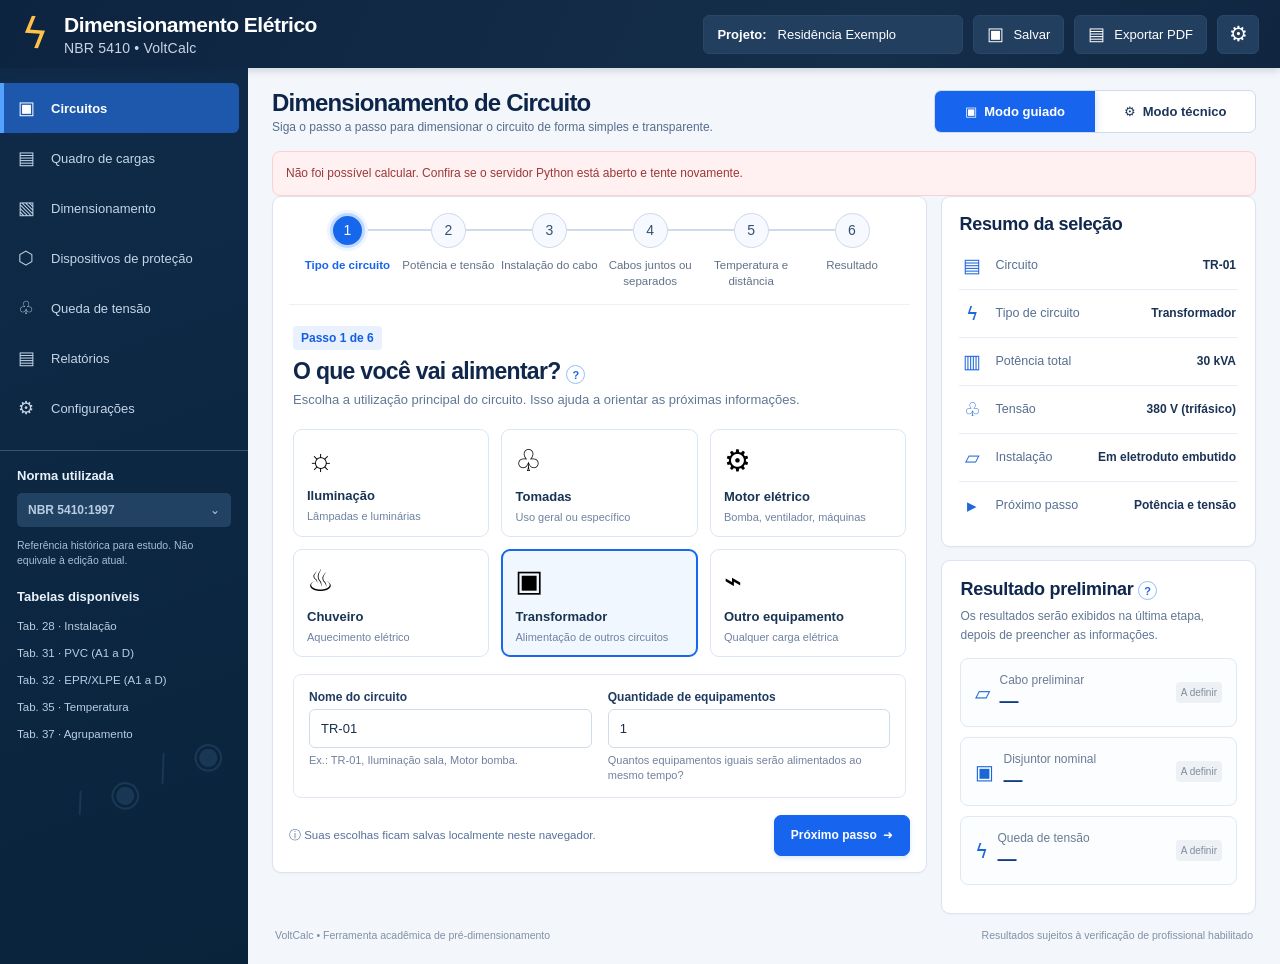
==== VoltCalc_Guiado/index.html @ eb08134e "first commit site de dimensionamento de circuitos" ====
<!doctype html>
<html lang="pt-BR">
<head>
<meta charset="utf-8"><meta name="viewport" content="width=device-width,initial-scale=1">
<title>VoltCalc Python • Dimensionamento Elétrico Guiado</title>
<meta name="description" content="Ferramenta acadêmica de dimensionamento preliminar de circuitos elétricos com assistente visual e consulta histórica à NBR 5410:1997.">
<link rel="stylesheet" href="styles.css">
<style>[hidden]{display:none!important}</style>
</head>
<body>
<div id="app" class="app">
  <header class="topbar">
    <div class="brand"><span class="brand-bolt">ϟ</span><div><strong>Dimensionamento Elétrico</strong><small>NBR 5410 • VoltCalc</small></div></div>
    <div class="top-actions"><label class="project-name"><span>Projeto:</span><input id="projectName" maxlength="60" aria-label="Nome do projeto" value="Projeto exemplo"></label><button id="saveBtn" class="top-btn" type="button"><span>▣</span> Salvar</button><button id="printBtn" class="top-btn" type="button"><span>▤</span> Exportar PDF</button><button id="settingsBtn" class="top-btn square" aria-label="Configurações" type="button">⚙</button></div>
  </header>
  <aside class="sidebar" aria-label="Menu lateral">
    <nav class="nav-list">
      <button class="nav-item active" data-page="wizard"><span>▣</span> Circuitos</button>
      <button class="nav-item" data-page="loads"><span>▤</span> Quadro de cargas</button>
      <button class="nav-item" data-page="sizing"><span>▧</span> Dimensionamento</button>
      <button class="nav-item" data-page="protection"><span>⬡</span> Dispositivos de proteção</button>
      <button class="nav-item" data-page="voltage"><span>♧</span> Queda de tensão</button>
      <button class="nav-item" id="sidebarReport"><span>▤</span> Relatórios</button>
      <button class="nav-item" id="sidebarSettings"><span>⚙</span> Configurações</button>
    </nav>
    <div class="sidebar-bottom"><h4>Norma utilizada</h4><div class="edition"><strong>NBR 5410:1997</strong><span>⌄</span></div><p>Referência histórica para estudo. Não equivale à edição atual.</p><h4>Tabelas disponíveis</h4><div class="table-nav"><button data-table="28">Tab. 28 · Instalação</button><button data-table="31">Tab. 31 · PVC (A1 a D)</button><button data-table="32">Tab. 32 · EPR/XLPE (A1 a D)</button><button data-table="35">Tab. 35 · Temperatura</button><button data-table="37">Tab. 37 · Agrupamento</button></div><div class="sidebar-art" aria-hidden="true">◉<span>╱</span>◉<span>╱</span>◉</div></div>
  </aside>
  <main class="main">
    <section class="page-heading"><div><h1 id="pageTitle">Dimensionamento de circuito</h1><p id="pageSubtitle">Siga o passo a passo para dimensionar o circuito de forma mais compreensível.</p></div><div class="mode-toggle"><button id="guidedMode" type="button" class="mode active">▣ &nbsp;Modo guiado</button><button id="technicalMode" type="button" class="mode">⚙ &nbsp;Modo técnico</button></div></section>
    <div id="connectionStatus" class="notice bad" role="alert" hidden></div><div class="page-layout"><div class="primary-column"><div id="mainPanel"></div></div><aside id="summaryPanel" class="summary-column" aria-label="Resumo do circuito"></aside></div>
    <footer class="footer"><span>VoltCalc • Ferramenta acadêmica de pré-dimensionamento</span><span>Resultados sujeitos à verificação de profissional habilitado</span></footer>
  </main>
</div>
<div id="modalRoot" class="modal-root" hidden></div>
<div id="toast" role="status" class="toast" aria-live="polite"></div>
<div id="printArea" class="print-only"></div>
<script>if(location.protocol==='file:')location.replace('http://127.0.0.1:8000/');</script><script src="tables.js"></script><script src="app.js"></script>
</body>
</html>
---- VoltCalc_Guiado/styles.css ----
:root{font-family:Inter,ui-sans-serif,-apple-system,BlinkMacSystemFont,"Segoe UI",Arial,sans-serif;color:#10274e;background:#f3f6fb;font-synthesis:none;--ink:#10274e;--muted:#657896;--line:#dbe4f0;--blue:#1765ee;--pale:#eaf3ff;--nav:#102b49;--card:#fff}*{box-sizing:border-box}body{margin:0}button,input,select{font:inherit}button{cursor:pointer}button:disabled{opacity:.42;cursor:not-allowed}button:focus-visible,input:focus-visible,select:focus-visible{outline:3px solid #86baff;outline-offset:2px}.app{min-height:100vh;display:grid;grid-template-columns:248px minmax(0,1fr);grid-template-rows:68px minmax(0,1fr)}.topbar{grid-column:1/-1;grid-row:1;background:linear-gradient(115deg,#0d2440,#152e4a 68%,#102640);color:white;display:flex;align-items:center;justify-content:space-between;padding:0 21px;box-shadow:0 2px 9px #07213c2d;z-index:3}.brand{display:flex;gap:15px;align-items:center}.brand-bolt{font-size:42px;font-weight:900;color:#ffc14a;line-height:1;transform:rotate(4deg)}.brand strong{display:block;font-size:21px;letter-spacing:-.5px}.brand small{color:#c8d5e7;letter-spacing:.2px;display:block;margin-top:3px;font-size:14px}.top-actions{display:flex;align-items:center;gap:10px}.project-name,.top-btn{background:#233f60;border:1px solid #2a4669;color:#fff;border-radius:6px;min-height:39px;display:flex;align-items:center;gap:9px;padding:0 13px;font-size:13px}.project-name{min-width:260px}.project-name span{font-weight:650;white-space:nowrap}.project-name input{width:160px;min-width:0;background:transparent;color:white;border:0;outline:none}.project-name input:focus{border-bottom:1px solid #90bafe}.top-btn:hover{background:#345477}.top-btn span{font-size:18px}.top-btn.square{font-size:21px;width:42px;justify-content:center}.sidebar{grid-row:2;background:linear-gradient(160deg,#102b49,#09233b);color:#b9cce3;display:flex;flex-direction:column;min-height:0;padding-bottom:20px}.nav-list{padding:15px 9px 17px 0;border-bottom:1px solid #36536e}.nav-item{width:100%;text-align:left;color:#c5d5e8;border:0;background:transparent;display:flex;align-items:center;gap:15px;padding:14px 16px;font-size:13px;border-radius:0 6px 6px 0}.nav-item span{width:20px;text-align:center;font-size:18px}.nav-item:hover,.nav-item.active{color:white;background:#1d58ad}.nav-item.active{border-left:4px solid #54a1ff;padding-left:12px;font-weight:650}.sidebar-bottom{padding:16px 17px 0;overflow-y:auto}.sidebar-bottom h4{font-size:13px;margin:1px 0 10px;color:#e8f1fb}.edition{display:flex;align-items:center;justify-content:space-between;background:#214262;border-radius:5px;padding:10px 11px;font-size:12px}.sidebar-bottom p{font-size:10.5px;line-height:1.5;color:#a8bed7}.sidebar-bottom h4:nth-of-type(2){margin-top:20px}.table-nav{display:flex;flex-direction:column;gap:3px}.table-nav button{font-size:11.5px;color:#bacde4;background:none;border:0;text-align:left;padding:6px 0}.table-nav button:hover{text-decoration:underline;color:#fff}.sidebar-art{opacity:.12;font-size:36px;margin-top:27px;color:#87baf5;display:flex;justify-content:space-between;transform:rotate(-25deg)}.sidebar-art span{font-size:24px}.main{grid-column:2;grid-row:2;min-width:0;padding:21px 24px 8px}.page-heading{display:flex;align-items:center;justify-content:space-between;gap:15px;margin-bottom:17px}.page-heading h1{font-size:24px;letter-spacing:-.8px;margin:0;color:#0e254a}.page-heading p{margin:3px 0 0;color:#566d8d;font-size:12px}.mode-toggle{display:flex;border:1px solid #cfdaea;border-radius:7px;overflow:hidden;background:white;flex-shrink:0}.mode{padding:13px 18px;min-width:160px;background:transparent;border:0;font-size:13px;color:#1b365b;font-weight:600}.mode.active{background:var(--blue);color:white;box-shadow:0 2px 9px #0755e635}.page-layout{display:grid;grid-template-columns:minmax(0,1.98fr) minmax(285px,.95fr);gap:14px;align-items:start}.primary-column,.summary-column{min-width:0}.panel{background:white;border:1px solid var(--line);border-radius:9px;box-shadow:0 1px 2px #14345608}.wizard{padding:16px}.stepper{display:grid;grid-template-columns:repeat(6,1fr);list-style:none;margin:0 0 16px;padding:0 8px 15px;border-bottom:1px solid #edf1f5}.stepper li{position:relative;text-align:center;min-width:0}.stepper li:not(:last-child):after{content:"";position:absolute;top:16px;left:calc(50% + 17px);width:calc(100% - 34px);height:2px;background:#cfdbeb;z-index:0}.stepper li.done:not(:last-child):after{background:#2879f9}.step-dot{display:grid;place-items:center;margin:auto auto 9px;width:35px;height:35px;border:1px solid #ced9e9;border-radius:50%;background:#f6f9ff;color:#37516c;font-size:14px;position:relative;z-index:1}.stepper li.current .step-dot{background:#1767ed;border:3px solid #bed8ff;color:white;box-shadow:0 0 0 3px #eef5ff}.stepper li.done .step-dot{background:#1767ed;border-color:#1767ed;color:#fff}.step-name{font-size:11.5px;line-height:1.4;color:#62718a;display:block}.stepper li.current .step-name{color:#1765ee;font-weight:750}.stepper li.done .step-name{color:#193c6a}.stepper button{border:0;background:none;padding:0 2px;width:100%;cursor:pointer}.step-body{padding:5px 4px 4px}.eyebrow{display:inline-flex;background:#e9f1ff;color:#135fe1;font-weight:750;font-size:12px;border-radius:4px;padding:5px 8px}.step-body h2{font-size:23px;letter-spacing:-.7px;margin:8px 0 5px;color:#10264a}.step-description{font-size:13px;color:#617796;margin:0 0 19px;line-height:1.55}.picture-grid{display:grid;grid-template-columns:repeat(3,minmax(0,1fr));gap:13px}.picture-card{min-width:0;min-height:208px;border:1px solid #dce5f0;background:#fff;border-radius:11px;padding:12px;text-align:left;position:relative;display:flex;flex-direction:column;transition:border-color .15s,box-shadow .15s,transform .15s}.picture-card:hover{border-color:#6ba2f8;transform:translateY(-1px)}.picture-card.selected{border:2px solid #1765ee;padding:11px;background:linear-gradient(#fff,#f0f6ff);box-shadow:0 0 0 2px #e1edff}.picture-card .radio-mark{position:absolute;right:11px;top:11px;width:19px;height:19px;border:2px solid #91a3bd;border-radius:50%;background:#fff;z-index:1}.picture-card.selected .radio-mark{border:5px solid #1765ee}.picture-art{height:116px;width:100%;display:block;border-radius:5px;overflow:hidden;background:#e9f0f7;margin-bottom:12px}.picture-card strong{font-size:14px;line-height:1.32;color:#122b53}.picture-card small{color:#536b90;font-size:11.5px;display:block;margin-top:5px}.picture-card .method-chip{display:inline-flex;align-self:start;margin-top:8px;font-size:10px;padding:3px 6px;background:#edf3fc;color:#5273a3;border-radius:4px}.picture-card.selected .method-chip{background:#dfeeff;color:#0f57ce}.input-grid{display:grid;grid-template-columns:repeat(3,minmax(0,1fr));gap:16px}.input-grid.two{grid-template-columns:repeat(2,minmax(0,1fr))}.field{display:flex;flex-direction:column;gap:5px;min-width:0}.field label{font-size:12px;font-weight:675;color:#203b61;display:flex;align-items:center;gap:7px}.field input,.field select,.input-like{width:100%;height:39px;border:1px solid #cfdced;border-radius:6px;background:#fff;color:#173052;padding:0 11px;font-size:13px;min-width:0}.field input:focus,.field select:focus{border-color:#528ff3}.field .hint{font-size:11px;line-height:1.4;color:#71819e}.field .hint.warn{color:#996725}.inline-input{display:flex;gap:9px}.inline-input input{flex:1;min-width:0}.inline-input select{width:100px}.fieldset{border:1px solid #e0e9f3;border-radius:8px;padding:15px 15px 13px;margin-top:17px}.field-title{font-weight:750;color:#263f64;font-size:13px;margin-bottom:13px}.field-row{display:flex;gap:12px;flex-wrap:wrap;align-items:center}.pill-choice{border:1px solid #d6e2f0;background:white;padding:10px 13px;border-radius:7px;color:#29466b;font-size:12px;font-weight:600}.pill-choice.active{border-color:#2272f5;background:#edf5ff;color:#0a5adc}.notice{background:#eff6ff;color:#305581;border:1px solid #d5e6fc;display:flex;align-items:flex-start;gap:10px;font-size:12px;line-height:1.55;border-radius:8px;padding:12px 13px;margin-top:15px}.notice.warn{background:#fff8e7;border-color:#f6e3b2;color:#805925}.notice.bad{background:#fff1f1;border-color:#ffd0d0;color:#9c3737}.notice strong{font-weight:750}.notice .notice-icon{font-size:18px;line-height:1}.helper-row{display:flex;gap:12px;justify-content:space-between;align-items:center;margin-top:13px;min-width:0}.helper-row .info-line{flex:1;font-size:11.5px;color:#58719b;line-height:1.5}.nav-buttons{display:flex;gap:10px}.btn{height:41px;border:1px solid #d3dfef;border-radius:7px;padding:0 16px;font-size:12px;font-weight:700;background:#fff;color:#284873;white-space:nowrap}.btn.primary{background:var(--blue);border-color:var(--blue);color:#fff;box-shadow:0 2px 5px #1665ed28}.btn.primary:hover{background:#0a55d6}.btn.secondary:hover{background:#f1f6ff}.btn.ghost{border-color:transparent;color:#2b6bcf;background:transparent}.btn.danger{color:#aa3f4f;border-color:#f0ccd5}.btn.small{height:32px;padding:0 10px}.small-heading{font-size:14px;margin:0 0 11px;color:#1c365c}.preview-top{padding:17px}.summary-title{font-size:18px;margin:0 0 7px;letter-spacing:-.3px}.summary-item{display:flex;align-items:center;justify-content:space-between;gap:12px;padding:12px 2px;border-bottom:1px solid #e8eef6;font-size:12.5px}.summary-item:last-child{border:0}.summary-item .left{display:flex;gap:12px;align-items:center;color:#566f91}.summary-item .glyph{font-size:19px;width:22px;color:#1f68db;text-align:center}.summary-item strong{font-size:12px;max-width:58%;text-align:right;color:#1b3356}.preview-result{padding:18px;margin-top:13px}.preview-result p{color:#627894;font-size:12px;line-height:1.55;margin:0 0 14px}.result-mini{border:1px solid #e0e8f2;border-radius:8px;padding:14px;margin-bottom:10px;display:flex;align-items:center;justify-content:space-between;gap:9px;background:#fbfdff}.result-mini .rm-icon{font-size:20px;color:#1c67d8}.result-mini .rm-label{color:#6b7c95;font-size:12px}.result-mini strong{font-size:19px;color:#113b85;display:block;margin-top:3px}.result-mini .pending-label{font-size:10px;border-radius:4px;background:#edf1f5;color:#808b9c;padding:5px}.result-mini.ready{background:linear-gradient(120deg,#eff6ff,#fff)}.result-note{font-size:11px;color:#6881a1;margin-top:8px;line-height:1.5}.footer{display:flex;justify-content:space-between;gap:12px;font-size:10.5px;color:#8190a7;padding:15px 3px}.card-section{padding:19px}.card-section+.card-section{margin-top:13px}.card-title{display:flex;justify-content:space-between;align-items:center;gap:15px;margin-bottom:14px}.card-title h2{margin:0;color:#172d50;font-size:18px}.card-title p{margin:4px 0 0;color:#637b98;font-size:12px}.stats-row{display:grid;grid-template-columns:repeat(3,1fr);gap:12px;margin-bottom:15px}.stat{background:#f2f7ff;border:1px solid #dceafd;padding:14px;border-radius:8px}.stat small{display:block;color:#6a83a5;font-size:11px;margin-bottom:8px}.stat strong{font-size:22px;color:#1459cb}.table-wrap{overflow:auto;border:1px solid #e0e8f2;border-radius:8px}.data-table{border-collapse:collapse;width:100%;min-width:670px;font-size:12px}.data-table th{background:#eff3f8;color:#26486e;text-align:left;white-space:nowrap;font-size:11px;padding:11px}.data-table td{border-top:1px solid #e7edf5;padding:11px;color:#314969}.data-table tr:hover td{background:#f5f9ff}.data-table .selected-row td{background:#ecf5ff}.table-actions{display:flex;gap:7px}.table-actions button{padding:5px 9px;font-size:11px;border:1px solid #d7e5f3;border-radius:5px;color:#205eb2;background:white}.tag{display:inline-flex;align-items:center;gap:4px;border-radius:5px;font-size:10px;font-weight:750;padding:5px 7px}.tag.pending{color:#88601a;background:#fff5da}.tag.good{color:#0c744f;background:#e2f8ec}.tag.bad{color:#ac3737;background:#fff0ed}.overview-grid{display:grid;grid-template-columns:repeat(2,minmax(0,1fr));gap:12px}.key-metric{background:#f2f7ff;border-radius:8px;padding:17px}.key-metric small{display:block;color:#61799a;font-size:11px}.key-metric strong{display:block;color:#1256c3;font-size:26px;margin-top:7px}.checks{margin-top:14px}.check-row{display:flex;justify-content:space-between;align-items:center;gap:12px;padding:12px 0;border-bottom:1px solid #e7edf4;font-size:12px}.check-row span:first-child{color:#526987}.check-row strong{text-align:right}.text-muted{color:#6c819e}.text-ok{color:#0b8658}.text-bad{color:#b73c3c}.text-pending{color:#a26b23}.result-alert{padding:13px 15px;border-left:3px solid #ecae40;background:#fff8eb;border-radius:5px;font-size:12px;line-height:1.6;color:#6d5737;margin:15px 0}.explain{background:#f6f9ff;border:1px solid #e1eafb;border-radius:8px;padding:16px;margin-top:13px;font-size:12px;line-height:1.7;color:#465e80}.explain code{font-size:12px;color:#2057a3}.error-text{color:#ab3838;font-weight:650;font-size:12px;margin:10px 0}.modal-root:not([hidden]){position:fixed;inset:0;background:#09192bc4;display:grid;place-items:center;padding:18px;z-index:20}.modal{width:min(570px,95vw);max-height:90vh;overflow:auto;background:white;border-radius:12px;padding:20px;box-shadow:0 15px 80px #0005}.modal h2{margin:0 0 6px}.modal p{color:#657997;font-size:12px;line-height:1.6}.modal-foot{display:flex;justify-content:flex-end;gap:10px;margin-top:19px}.toast{position:fixed;z-index:30;bottom:23px;right:26px;color:white;background:#163c68;border-radius:9px;padding:12px 16px;box-shadow:0 10px 35px #0a25466b;font-size:12px;opacity:0;pointer-events:none;transform:translateY(8px);transition:opacity .2s,transform .2s}.toast.show{opacity:1;transform:translateY(0)}.print-only{display:none}.reference-table{font-size:12px}.reference-table h3{font-size:15px;margin:13px 0 7px}.reference-table p{font-size:12px;color:#647892}.ref-filters{display:flex;gap:10px;flex-wrap:wrap;margin:10px 0 15px}.ref-filters select{height:35px;border:1px solid #c8d8e8;border-radius:6px;padding:0 9px;background:white}.help-btn{width:19px;height:19px;display:inline-grid;place-items:center;color:#1b68dc;border:1px solid #95befb;border-radius:50%;background:white;padding:0;font-weight:750;font-size:11px}.help-pop{color:#526a89;font-size:12px;background:#f4f8ff;border:1px solid #deebfd;border-radius:6px;padding:10px;margin:8px 0}.hidden{display:none!important}.technical-grid{display:grid;grid-template-columns:repeat(3,minmax(0,1fr));gap:13px}.technical-grid .field{min-width:0}.tech-panel{padding:19px}.tech-panel h2{font-size:18px;margin:0 0 5px}.tech-panel .sub{font-size:12px;color:#697b96;margin:0 0 18px}.tech-panel hr{border:0;border-top:1px solid #e2eaf4;margin:19px 0}.tech-actions{display:flex;justify-content:flex-end;gap:8px;margin-top:19px}.choice-grid{display:grid;grid-template-columns:repeat(3,1fr);gap:12px}.choice-btn{min-height:104px;border:1px solid #dbe6f3;border-radius:9px;background:white;padding:13px;text-align:left}.choice-btn .choice-icon{font-size:30px;display:block;margin-bottom:9px}.choice-btn strong{font-size:13px;color:#193453}.choice-btn small{display:block;font-size:11px;color:#6e82a0;margin-top:6px}.choice-btn.selected{border:2px solid #1767ef;background:#f1f7ff;padding:12px}.progress-info{margin:10px 0 0;color:#5e7798;font-size:11px}.choice-stack{display:flex;flex-direction:column;gap:10px}.radio-row{display:flex;align-items:flex-start;gap:9px;padding:12px 13px;border:1px solid #deebf4;border-radius:8px;font-size:12px;color:#385477;cursor:pointer}.radio-row input{margin:2px 0 0;accent-color:#1767ef}.radio-row b{color:#1b365b;display:block;margin-bottom:4px}.radio-row small{display:block;font-size:11px}.radio-row:has(input:checked){background:#f0f6ff;border-color:#1767ef}.compact-form{margin-top:15px}.mini-row{margin-top:11px;display:flex;gap:8px;flex-wrap:wrap}.count-chip{border:1px solid #d3e0f0;background:#fff;border-radius:7px;padding:9px 12px;font-size:13px;min-width:45px}.count-chip.active{border:2px solid #1767ef;background:#edf6ff;color:#0d59d4;font-weight:750;padding:8px 11px}.cable-detail-grid{margin-top:13px;display:grid;grid-template-columns:repeat(3,minmax(0,1fr));gap:12px}.fine-print{font-size:11px;color:#7c8da5;line-height:1.5;margin:12px 0 0}.details{margin-top:14px}.details summary{font-size:12px;font-weight:750;color:#145dcc;cursor:pointer}.details-body{background:#f7faff;border:1px solid #e3eefa;border-radius:8px;padding:13px;margin-top:10px}.steps-label{display:inline-block;color:#68809e;font-size:12px;margin:10px 0 5px}.divider{border:0;border-top:1px solid #e9edf4;margin:17px 0}.badge-note{display:inline-block;font-size:10px;background:#eaf3ff;border-radius:3px;padding:4px 6px;color:#1e64d4;margin-left:5px}.head-actions{display:flex;gap:8px;align-items:center}.warning-banner{border:1px solid #f1d9a8;color:#845d21;background:#fff9eb;border-radius:6px;padding:10px 12px;font-size:12px;margin-bottom:13px}@media(max-width:1160px){.app{grid-template-columns:211px minmax(0,1fr)}.main{padding:18px}.page-layout{grid-template-columns:minmax(0,1fr) 280px}.picture-grid{gap:9px}.picture-card{padding:9px;min-height:180px}.picture-card.selected{padding:8px}.picture-art{height:93px}.mode{min-width:120px;padding:12px}.top-actions .project-name{min-width:190px}.brand strong{font-size:19px}}@media(max-width:920px){.app{grid-template-columns:65px minmax(0,1fr)}.sidebar .nav-item{font-size:0;justify-content:center;padding:15px 6px}.sidebar .nav-item span{font-size:20px}.sidebar-bottom{display:none}.topbar{padding:0 14px}.brand strong{font-size:17px}.top-btn{font-size:0}.top-btn span{font-size:20px}.project-name{min-width:unset!important}.page-layout{grid-template-columns:1fr}.summary-column{display:grid;grid-template-columns:1fr 1fr;gap:10px}.preview-result{margin-top:0}.footer{flex-wrap:wrap}}@media(max-width:650px){.app{grid-template-columns:1fr;grid-template-rows:66px auto 1fr}.topbar{grid-column:1;gap:10px}.sidebar{grid-column:1;grid-row:2;padding:0}.sidebar .nav-list{display:flex;overflow-x:auto;padding:2px 6px}.sidebar .nav-item{width:auto;white-space:nowrap;min-width:49px;padding:10px}.main{grid-column:1;grid-row:3;padding:13px}.brand strong{font-size:14px}.brand small{font-size:11px}.brand-bolt{font-size:30px}.project-name{display:none}.top-actions{gap:4px}.top-btn{padding:0 8px}.page-heading{display:block}.mode-toggle{margin-top:13px}.mode{flex:1}.stepper{padding:0 0 12px}.step-name{font-size:8px}.step-dot{width:29px;height:29px}.stepper li:not(:last-child):after{top:14px;left:calc(50% + 15px);width:calc(100% - 30px)}.picture-grid,.choice-grid{grid-template-columns:repeat(2,1fr)}.picture-art{height:105px}.input-grid,.input-grid.two,.technical-grid,.cable-detail-grid{grid-template-columns:1fr 1fr}.summary-column{grid-template-columns:1fr}.helper-row{display:block}.nav-buttons{margin-top:12px;justify-content:flex-end}.stats-row{grid-template-columns:1fr}.footer{font-size:10px}}
@media print{body{background:white!important}.app,.modal-root,.toast{display:none!important}.print-only{display:block!important;padding:14px;color:#1d2c3b;font-family:Arial,sans-serif}.print-only h1{font-size:22px}.print-only h2{font-size:16px;margin-top:22px}.print-only p,.print-only li{font-size:11px;line-height:1.6}.print-only table{border-collapse:collapse;width:100%;font-size:9px}.print-only th,.print-only td{border:1px solid #b9c6d6;padding:7px;text-align:left}.print-only th{background:#e9eff6}.print-only .report-warning{padding:12px;border:1px solid #bd801e;background:#fff4d5;font-size:11px}}
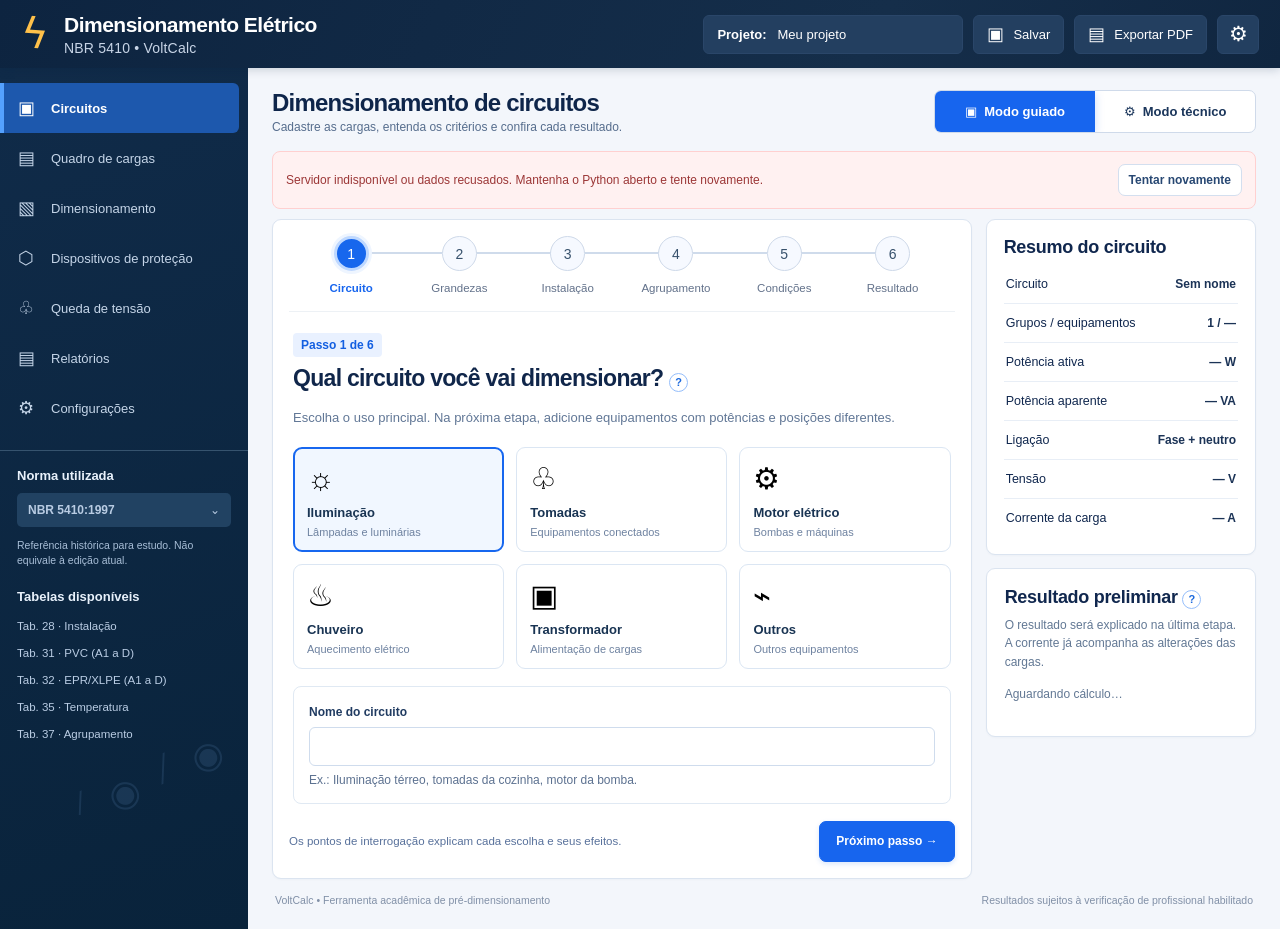
==== commit aa4f52b2: "adição de maiores explicações e amostragem de calculos referente ao dimensionamento para maiores ace" ====
--- a/VoltCalc_Guiado/index.html
+++ b/VoltCalc_Guiado/index.html
@@ -5,6 +5,7 @@
 <title>VoltCalc Python • Dimensionamento Elétrico Guiado</title>
 <meta name="description" content="Ferramenta acadêmica de dimensionamento preliminar de circuitos elétricos com assistente visual e consulta histórica à NBR 5410:1997.">
 <link rel="stylesheet" href="styles.css">
+<link rel="stylesheet" href="updates.css">
 <style>[hidden]{display:none!important}</style>
 </head>
 <body>
@@ -34,6 +35,6 @@
 <div id="modalRoot" class="modal-root" hidden></div>
 <div id="toast" role="status" class="toast" aria-live="polite"></div>
 <div id="printArea" class="print-only"></div>
-<script>if(location.protocol==='file:')location.replace('http://127.0.0.1:8000/');</script><script src="tables.js"></script><script src="app.js"></script>
+<script>if(location.protocol==='file:')location.replace('http://127.0.0.1:8000/');</script><script src="tables.js"></script><script src="model.js"></script><script src="help.js"></script><script src="illustrations.js"></script><script src="ui.js"></script>
 </body>
 </html>
--- a/VoltCalc_Guiado/updates.css
+++ b/VoltCalc_Guiado/updates.css
@@ -0,0 +1,4 @@
+.field-caption{display:flex;align-items:center;gap:8px;min-height:20px}.field-caption .help-btn{flex-shrink:0}.field-caption label{line-height:1.45}.input-like{display:flex;align-items:center;background:#f4f8ff;font-weight:650}.field .hint,.hint{font-size:12px;line-height:1.55;color:#5c7190}.sub{font-size:13px;color:#5c7190;line-height:1.6}.equipment-title{margin-top:24px;align-items:flex-start;flex-wrap:wrap}.equipment-title h3{margin:0 0 5px;font-size:17px}.equipment-card{border:1px solid #dce6f3;border-radius:10px;padding:12px 16px 16px;margin:16px 0;background:#fbfdff;min-width:0}.equipment-card legend{font-size:13px;font-weight:750;color:#24528e;padding:0 7px}.equipment-actions{display:flex;justify-content:flex-end;margin-top:-8px;margin-bottom:5px}.equipment-fields{display:grid;grid-template-columns:repeat(3,minmax(0,1fr));gap:14px}.equipment-fields .wide{grid-column:span 2}.live-totals{margin-top:18px}.supply-details{background:#f4f8ff;border:1px solid #dbe7f8;padding:15px;border-radius:9px}.supply-details summary{display:flex;align-items:center;gap:9px}.supply-details .input-grid{margin-top:12px}.distance-list{display:grid;grid-template-columns:1fr 1fr;gap:14px;margin-top:16px}.technical-section{border-top:1px solid #dbe6f4;padding:18px 0}.technical-section>summary{font-size:17px;color:#173d6d;font-weight:750;cursor:pointer;margin-bottom:15px}.technical-section .choice-grid{margin-top:12px}.advanced-fields{margin-top:16px}.result-heading{margin-top:25px}.criteria-grid{display:grid;grid-template-columns:1fr 1fr;gap:10px}.criteria-grid>div{border:1px solid #dce7f5;border-radius:7px;padding:13px;display:flex;flex-direction:column;gap:8px;font-size:12px;color:#527197}.criteria-grid strong{font-size:19px;color:#175aab}.equation{font-size:18px;background:#e7f0ff;padding:14px;border-radius:6px;margin:14px 0;line-height:1.5}.endpoint-table{margin-top:14px}.explain p{line-height:1.65}.result-stats .stat small{min-height:34px;line-height:1.5}.modal p{font-size:14px;line-height:1.7}.modal a{font-size:13px}.result-mini span{font-size:12px;color:#5d7392}.page-layout{grid-template-columns:minmax(0,2.2fr) minmax(260px,.85fr)}.choice-btn strong{display:block}.notice{margin-bottom:10px}.picture-card .picture-art{flex-shrink:0}.picture-card{min-height:190px}.step-body h2{margin-bottom:16px}.check-row{align-items:flex-start}.check-row strong{max-width:55%}.report-circuit{break-inside:auto}.report-circuit h2{break-after:avoid}#connectionStatus{align-items:center;justify-content:space-between}.technical-section .picture-grid{grid-template-columns:repeat(3,minmax(0,1fr))}
+@media(max-width:1050px){.page-layout{grid-template-columns:1fr}.summary-column{display:grid;grid-template-columns:1fr 1fr;gap:14px}.preview-result{margin-top:0}}
+@media(max-width:650px){.equipment-fields{grid-template-columns:1fr 1fr}.equipment-fields .wide{grid-column:1/-1}.distance-list{grid-template-columns:1fr}.technical-section .picture-grid{grid-template-columns:1fr 1fr}.criteria-grid{grid-template-columns:1fr}.summary-column{display:block}.preview-result{margin-top:14px}.equipment-card{padding:10px}.equipment-title{gap:12px}.check-row{display:block}.check-row strong{display:block;text-align:left;margin-top:6px;max-width:none}.equation{font-size:15px}.technical-section .input-grid{grid-template-columns:1fr}.card-title .head-actions{flex-wrap:wrap}.topbar .brand strong{font-size:13px}}
+@media print{.print-only button,.print-only .help-btn{display:none!important}.print-only .table-wrap{overflow:visible}.print-only .data-table{min-width:0}.print-only .stats-row{display:flex;gap:12px}.print-only .stat strong{font-size:15px}.print-only .stat small{font-size:10px}.print-only .result-alert,.print-only .notice{font-size:10px}.print-only details>summary{font-size:12px}.print-only details{display:block}.print-only .criteria-grid{display:flex}.print-only .report-circuit{border-top:1px solid #abc;margin-top:20px}.print-only .check-row{padding:6px 0;font-size:10px}.print-only .explain{padding:10px;font-size:10px}.print-only .equation{font-size:12px;padding:8px}.print-only .key-metric strong{font-size:18px}}
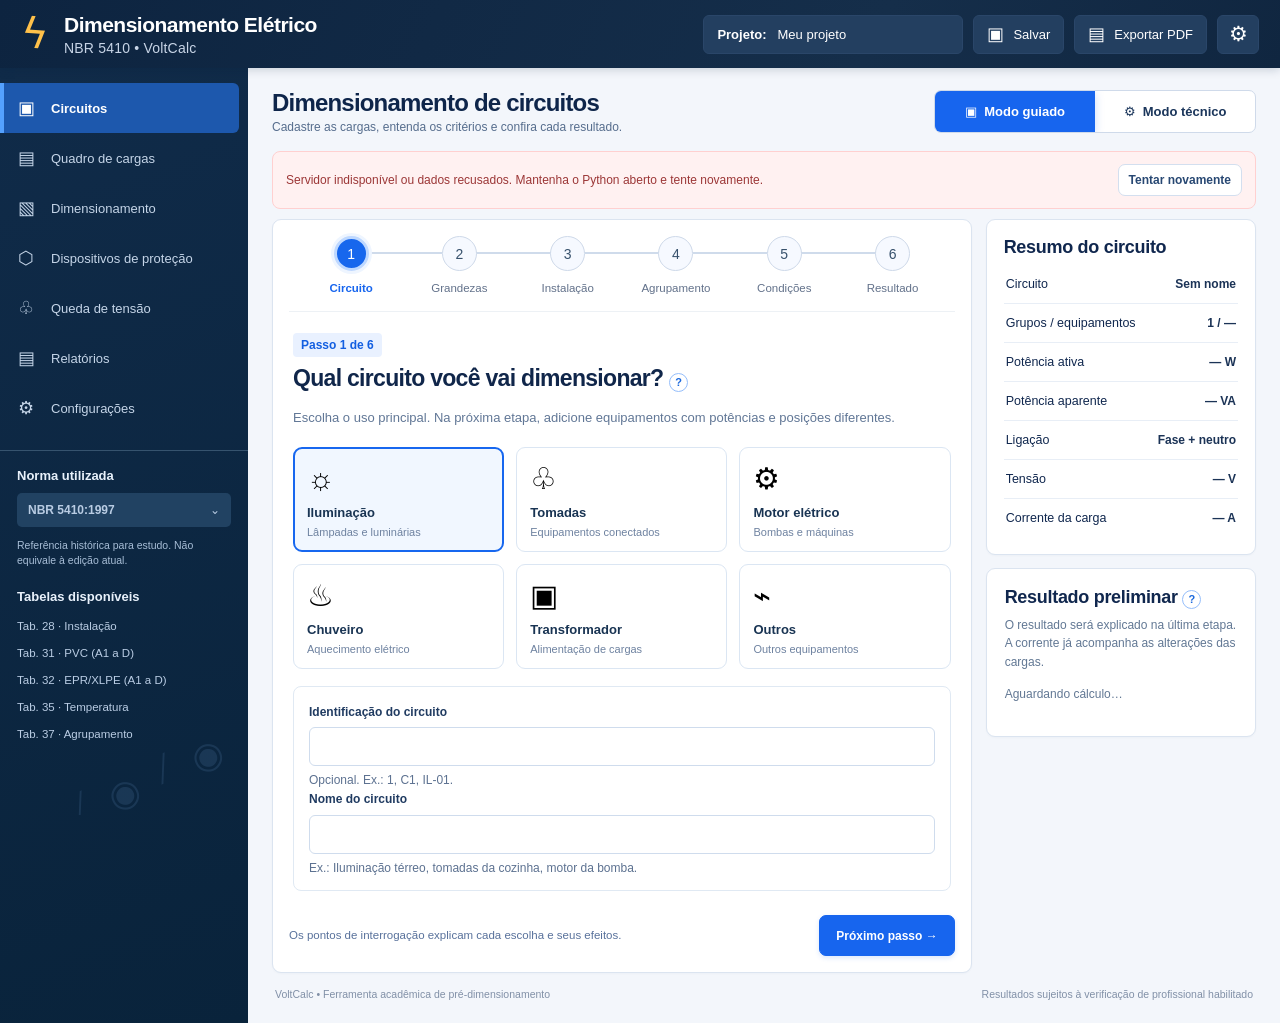
==== commit 949da61c: "validações e fechamento dos requisitos base" ====
--- a/VoltCalc_Guiado/index.html
+++ b/VoltCalc_Guiado/index.html
@@ -35,6 +35,6 @@
 <div id="modalRoot" class="modal-root" hidden></div>
 <div id="toast" role="status" class="toast" aria-live="polite"></div>
 <div id="printArea" class="print-only"></div>
-<script>if(location.protocol==='file:')location.replace('http://127.0.0.1:8000/');</script><script src="tables.js"></script><script src="model.js"></script><script src="help.js"></script><script src="illustrations.js"></script><script src="ui.js"></script>
+<script>if(location.protocol==='file:')location.replace('http://127.0.0.1:8000/');</script><script src="tables.js"></script><script src="model.js"></script><script src="help.js"></script><script src="illustrations.js"></script><script src="board.js"></script><script src="technical.js"></script><script src="ui.js"></script>
 </body>
 </html>
--- a/VoltCalc_Guiado/updates.css
+++ b/VoltCalc_Guiado/updates.css
@@ -1,4 +1,11 @@
 .field-caption{display:flex;align-items:center;gap:8px;min-height:20px}.field-caption .help-btn{flex-shrink:0}.field-caption label{line-height:1.45}.input-like{display:flex;align-items:center;background:#f4f8ff;font-weight:650}.field .hint,.hint{font-size:12px;line-height:1.55;color:#5c7190}.sub{font-size:13px;color:#5c7190;line-height:1.6}.equipment-title{margin-top:24px;align-items:flex-start;flex-wrap:wrap}.equipment-title h3{margin:0 0 5px;font-size:17px}.equipment-card{border:1px solid #dce6f3;border-radius:10px;padding:12px 16px 16px;margin:16px 0;background:#fbfdff;min-width:0}.equipment-card legend{font-size:13px;font-weight:750;color:#24528e;padding:0 7px}.equipment-actions{display:flex;justify-content:flex-end;margin-top:-8px;margin-bottom:5px}.equipment-fields{display:grid;grid-template-columns:repeat(3,minmax(0,1fr));gap:14px}.equipment-fields .wide{grid-column:span 2}.live-totals{margin-top:18px}.supply-details{background:#f4f8ff;border:1px solid #dbe7f8;padding:15px;border-radius:9px}.supply-details summary{display:flex;align-items:center;gap:9px}.supply-details .input-grid{margin-top:12px}.distance-list{display:grid;grid-template-columns:1fr 1fr;gap:14px;margin-top:16px}.technical-section{border-top:1px solid #dbe6f4;padding:18px 0}.technical-section>summary{font-size:17px;color:#173d6d;font-weight:750;cursor:pointer;margin-bottom:15px}.technical-section .choice-grid{margin-top:12px}.advanced-fields{margin-top:16px}.result-heading{margin-top:25px}.criteria-grid{display:grid;grid-template-columns:1fr 1fr;gap:10px}.criteria-grid>div{border:1px solid #dce7f5;border-radius:7px;padding:13px;display:flex;flex-direction:column;gap:8px;font-size:12px;color:#527197}.criteria-grid strong{font-size:19px;color:#175aab}.equation{font-size:18px;background:#e7f0ff;padding:14px;border-radius:6px;margin:14px 0;line-height:1.5}.endpoint-table{margin-top:14px}.explain p{line-height:1.65}.result-stats .stat small{min-height:34px;line-height:1.5}.modal p{font-size:14px;line-height:1.7}.modal a{font-size:13px}.result-mini span{font-size:12px;color:#5d7392}.page-layout{grid-template-columns:minmax(0,2.2fr) minmax(260px,.85fr)}.choice-btn strong{display:block}.notice{margin-bottom:10px}.picture-card .picture-art{flex-shrink:0}.picture-card{min-height:190px}.step-body h2{margin-bottom:16px}.check-row{align-items:flex-start}.check-row strong{max-width:55%}.report-circuit{break-inside:auto}.report-circuit h2{break-after:avoid}#connectionStatus{align-items:center;justify-content:space-between}.technical-section .picture-grid{grid-template-columns:repeat(3,minmax(0,1fr))}
-@media(max-width:1050px){.page-layout{grid-template-columns:1fr}.summary-column{display:grid;grid-template-columns:1fr 1fr;gap:14px}.preview-result{margin-top:0}}
+.page-layout.board-layout{grid-template-columns:minmax(0,1fr)}.board-layout .card-title{align-items:flex-start;flex-wrap:wrap;gap:16px}.board-layout .head-actions{flex-wrap:wrap}.board-totals{grid-template-columns:repeat(4,minmax(0,1fr));margin-top:20px}.board-totals .stat small{min-height:35px;line-height:1.5}.board-totals .stat strong{font-size:22px}.phase-cards{display:grid;grid-template-columns:repeat(3,minmax(0,1fr));gap:14px;margin:18px 0}.phase-card{border:1px solid #ccdef3;background:#f4f8ff;border-radius:9px;padding:18px}.phase-card>span{display:block;font-size:14px;font-weight:700}.phase-card>strong{display:block;font-size:30px;color:#1659ac;margin:9px 0}.phase-card small{font-size:13px;font-weight:400;color:#596f8c}.phase-card p{font-size:12px;color:#526985;margin-bottom:0;line-height:1.6}.board-explanation{font-size:13px;line-height:1.8;background:#eef5ff;border-left:3px solid #3174d8;padding:12px 15px}.board-table{min-width:1050px}.board-table td:first-child{min-width:175px}.cell-note{display:block;font-size:10px;color:#58708f;margin-top:5px}.board-layout tfoot{background:#eef4fc;font-weight:700}.board-layout h3{font-size:16px;margin:22px 0 7px}.board-layout .details p{font-size:13px;line-height:1.7}.restore-project{margin-top:22px}.empty-board{padding:24px 0;color:#546e8b;line-height:1.8}
+@media(max-width:1050px){.page-layout{grid-template-columns:1fr}.summary-column{display:grid;grid-template-columns:1fr 1fr;gap:14px}.preview-result{margin-top:0}.board-totals{grid-template-columns:repeat(2,minmax(0,1fr))}}
+@media(max-width:650px){.phase-cards{grid-template-columns:1fr}.board-totals{grid-template-columns:1fr 1fr}.board-totals .stat strong{font-size:18px}.phase-card{padding:12px}.phase-card>strong{font-size:24px}}
+@media print{.print-only .board-table{min-width:0;table-layout:fixed}.print-only .board-table td:first-child{min-width:0}.print-only .board-table th,.print-only .board-table td{font-size:8px;padding:4px;overflow-wrap:anywhere}.print-only .phase-cards{display:flex}.print-only .phase-card{flex:1;padding:8px}.print-only .phase-card>strong{font-size:18px}.print-only .board-explanation{font-size:10px}.print-only .tag{white-space:normal}.print-only tfoot{display:table-row-group}}
 @media(max-width:650px){.equipment-fields{grid-template-columns:1fr 1fr}.equipment-fields .wide{grid-column:1/-1}.distance-list{grid-template-columns:1fr}.technical-section .picture-grid{grid-template-columns:1fr 1fr}.criteria-grid{grid-template-columns:1fr}.summary-column{display:block}.preview-result{margin-top:14px}.equipment-card{padding:10px}.equipment-title{gap:12px}.check-row{display:block}.check-row strong{display:block;text-align:left;margin-top:6px;max-width:none}.equation{font-size:15px}.technical-section .input-grid{grid-template-columns:1fr}.card-title .head-actions{flex-wrap:wrap}.topbar .brand strong{font-size:13px}}
 @media print{.print-only button,.print-only .help-btn{display:none!important}.print-only .table-wrap{overflow:visible}.print-only .data-table{min-width:0}.print-only .stats-row{display:flex;gap:12px}.print-only .stat strong{font-size:15px}.print-only .stat small{font-size:10px}.print-only .result-alert,.print-only .notice{font-size:10px}.print-only details>summary{font-size:12px}.print-only details{display:block}.print-only .criteria-grid{display:flex}.print-only .report-circuit{border-top:1px solid #abc;margin-top:20px}.print-only .check-row{padding:6px 0;font-size:10px}.print-only .explain{padding:10px;font-size:10px}.print-only .equation{font-size:12px;padding:8px}.print-only .key-metric strong{font-size:18px}}
+.grid-panel{padding:24px}.grid-toolbar,.grid-tabs{display:flex;flex-wrap:wrap;gap:8px}.grid-toolbar{justify-content:space-between;margin:20px 0 10px}.grid-scroll{max-height:560px;overflow:auto;border:1px solid #d6e2ef;border-radius:8px}.circuit-grid{border-collapse:separate;border-spacing:0;min-width:1150px;width:100%;font-size:12px}.circuit-grid th{position:sticky;top:0;z-index:1;background:#edf3fb;color:#294b76;text-align:left;padding:12px 8px;white-space:nowrap}.circuit-grid td{padding:7px 5px;border-top:1px solid #e1e9f3;vertical-align:top}.circuit-grid input:not([type=checkbox]),.circuit-grid select{width:100%;min-width:50px;border:1px solid #cbd9ea;border-radius:5px;padding:9px 6px;background:#fff;color:#213b5f;font-size:12px}.circuit-grid td:nth-child(4){min-width:160px}.circuit-grid td:nth-child(3){min-width:65px}.circuit-grid td:nth-child(2){min-width:85px}.circuit-grid input:focus,.circuit-grid select:focus{outline:2px solid #276bd4;outline-offset:1px}.grid-active{background:#f1f7ff}.grid-result{min-width:150px;color:#24558b}.grid-result small{display:block;margin-top:6px;line-height:1.4}.grid-groups{border:0;background:#e9f1ff;color:#245da6;border-radius:5px;padding:10px;cursor:pointer}.grid-detail{margin-top:20px}.grid-detail-body{margin-top:22px}.grid-detail .picture-grid{grid-template-columns:repeat(3,minmax(0,1fr))}.field-diagnostic,.grid-cell-error{display:block;font-size:12px;line-height:1.5;color:#984414;margin-top:5px}[aria-invalid=true]{border-color:#bb631e!important;background:#fffaf3!important}.diagnostic-list{padding-left:20px}.diagnostic-list li{margin:8px 0}.diagnostic-list button{background:none;border:none;color:#804818;text-align:left;font-size:13px;line-height:1.5;cursor:pointer;text-decoration:underline}.sr-only{position:absolute;width:1px;height:1px;overflow:hidden;clip:rect(0,0,0,0)}
+@media(max-width:650px){.grid-panel{padding:14px}.grid-detail .picture-grid{grid-template-columns:1fr 1fr}.grid-toolbar{gap:14px}.grid-scroll{max-height:65vh}}
+.factor-grid{display:grid;grid-template-columns:1fr 1fr;gap:12px;margin:16px 0}.factor-card{padding:15px;border:1px solid #cbddef;background:#f8fbff;border-radius:8px;margin:12px 0}.factor-grid .factor-card{margin:0}.factor-card>div{display:flex;justify-content:space-between;align-items:center;gap:12px;color:#234b7a}.factor-card strong{font-size:21px}.factor-card p,.factor-card small{font-size:13px;line-height:1.65}.factor-missing{background:#fff8ee;border-color:#e6c295}.factor-missing strong{font-size:16px;color:#85440e}.resolution-box{border:1px solid #e1b578;border-left:5px solid #c37a1e;border-radius:9px;background:#fffaf2;padding:20px;margin:20px 0}.resolution-box h3{font-size:18px;line-height:1.5;margin:8px 0}.resolution-list{list-style:none;padding:0;margin:0}.resolution-list li{border-top:1px solid #e5d8c4;padding:12px 0}.resolution-list p{font-size:14px;line-height:1.65;margin:0 0 10px}.additional-checks{margin:16px 0;background:#f6f8fb;padding:12px;border-radius:8px}.additional-checks summary{font-size:13px;line-height:1.6}.readiness-ok{background:#edf7f0;color:#245a39;border:1px solid #c6dfce;margin-top:18px}.concept-note{background:#eef5ff;border-left:4px solid #3578c5;padding:16px;border-radius:7px;margin-bottom:18px}.concept-note p{font-size:14px;line-height:1.7;margin:8px 0 0}.route-preview{background:#f5f8fc;border:1px solid #d9e4f2;padding:15px;border-radius:8px;margin:14px 0}.route-preview strong{font-size:13px;color:#25548e}.route-preview p{font-size:13px;line-height:1.6;margin-bottom:0}.route-path{display:flex;flex-wrap:wrap;gap:10px;margin:12px 0}.route-path span{padding:9px;background:white;border:1px solid #c9dbef;border-radius:6px;font-size:12px;line-height:1.5}.route-branches{flex-direction:column;align-items:flex-start}.route-recap{margin:22px 0}.factor-dependency{padding:12px;border-left:3px solid #bd771e;background:#fff8ec}@media(max-width:650px){.factor-grid{grid-template-columns:1fr}.resolution-box{padding:14px}.factor-card>div{align-items:flex-start;flex-wrap:wrap}}
+.preflight-note{padding:15px 20px;margin:18px 0;border:1px solid #e2c49d;background:#fffaf3;border-radius:8px}.preflight-note strong{font-size:14px;color:#875018}.preflight-note p{font-size:13px;line-height:1.6;margin:8px 0 12px}.wizard>[data-live-readiness]{margin:0 24px 20px}
